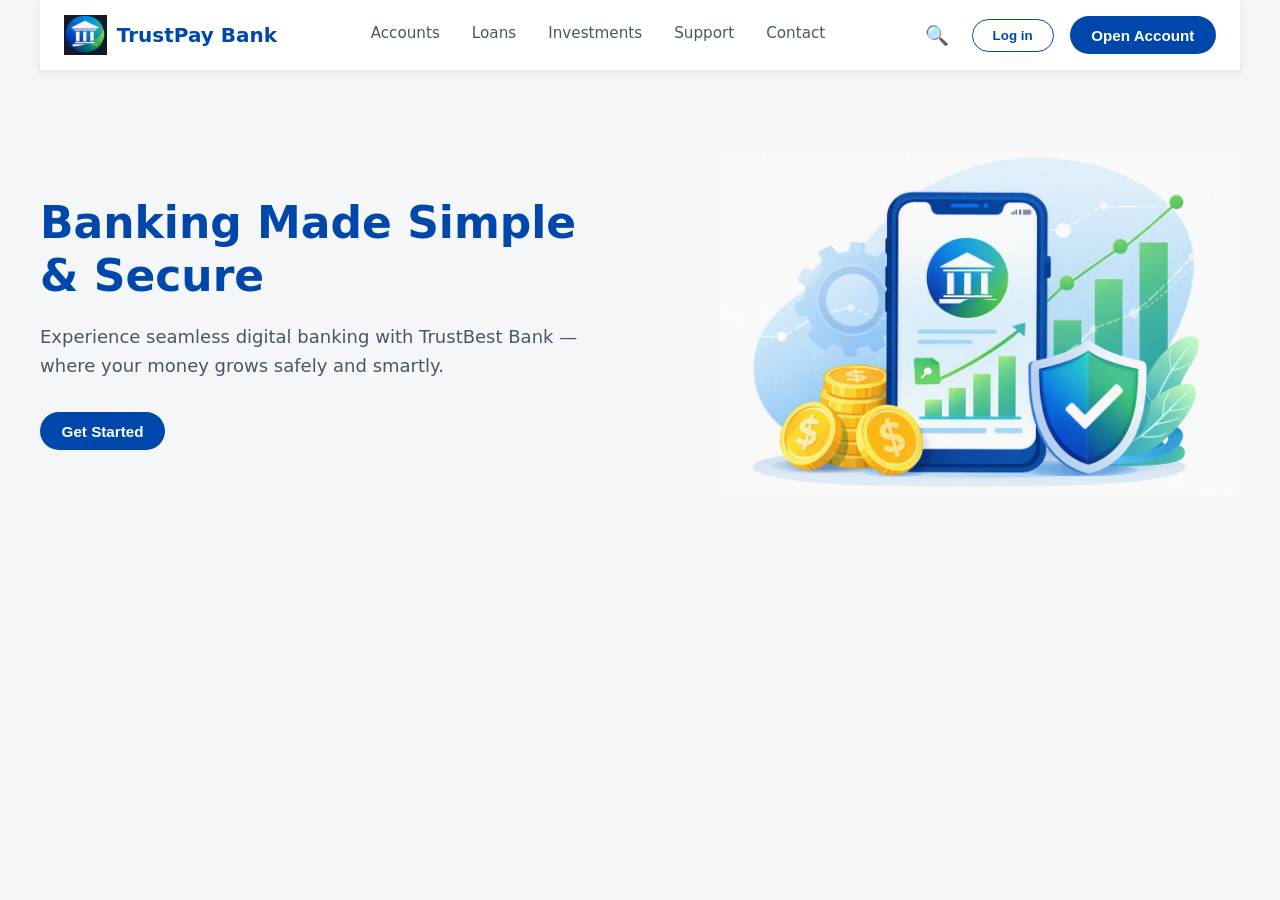
==== index.html @ 9e309356 "Update" ====
<!DOCTYPE html>
<html lang="en">
<head>
  <meta charset="UTF-8">
  <meta name="viewport" content="width=device-width, initial-scale=1.0">
  <title>TrustPay Bank - Modern Digital Banking</title>
  <link rel="stylesheet" href="utils.css">
  <link rel="stylesheet" href="style.css">
</head>
<body>

  <header class="navbar flex justify-between align-center container">
    <div class="logo flex align-center">
      <img src="bank-logo1.png" alt="TrustPay Bank Logo">
      <span class="bank-name">TrustPay Bank</span>
    </div>

    <nav class="nav-links flex align-center" aria-label="Main Navigation">
      <a href="#accounts">Accounts</a>
      <a href="#loans">Loans</a>
      <a href="#investments">Investments</a>
      <a href="#support">Support</a>
      <a href="#contact">Contact</a>
    </nav>

    <div class="actions flex align-center">
      <button class="search-btn" aria-label="Search">🔍</button>
      <button class="login-btn">Log in</button>
      <button class="cta-btn">Open Account</button>
    </div>
  </header>

  <main class="main-section flex justify-between align-center container">
    <div class="main-text">
      <h1>Banking Made Simple &amp; Secure</h1>
      <p>Experience seamless digital banking with TrustBest Bank — where your money grows safely and smartly.</p>
      <button class="cta-btn">Get Started</button>
    </div>

    <div class="main-image">
      <img src="bank-illustration.png" alt="Digital Banking Illustration">
    </div>
  </main>

</body>
</html>
---- utils.css ----
/* CSS Reset & Global Standards */
*,
*::before,
*::after {
  margin: 0;
  padding: 0;
  box-sizing: border-box;
}

/* Flexbox Utilities */
.flex {
  display: flex;
}

.justify-between {
  justify-content: space-between;
}

.align-center {
  align-items: center;
}

/* Layout Container */
.container {
  width: 100%;
  max-width: 1200px;
  margin-left: auto;
  margin-right: auto;
  padding-left: 1.5rem;
  padding-right: 1.5rem;
}

/* Typography & Display Utilities */
.text-center {
  text-align: center;
}

.mx-auto {
  margin-left: auto;
  margin-right: auto;
}

/* Brand Theme Utilities */
.bg-primary {
  background-color: #0047ab;
}

.bg-light {
  background-color: #f8f9fa;
}

.text-primary {
  color: #0047ab;
}

.text-white {
  color: #ffffff;
}
---- style.css ----
body {
  font-family: 'Segoe UI', system-ui, -apple-system, sans-serif;
  background-color: #f4f6f8;
  color: #333;
}

/* Header & Navbar */
.navbar {
  height: 70px;
  background-color: #ffffff;
  box-shadow: 0 2px 8px rgba(0, 0, 0, 0.08);
  padding: 0 1.5rem;
}

.logo img {
  height: 40px;
  width: auto;
  margin-right: 10px;
  object-fit: contain;
}

.bank-name {
  font-weight: 700;
  font-size: 1.25rem;
  color: #0047ab;
  white-space: nowrap;
}

.nav-links a {
  text-decoration: none;
  color: #4a5568;
  margin: 0 1rem;
  font-size: 0.95rem;
  font-weight: 500;
  transition: color 0.2s ease-in-out;
  position: relative;
  padding-bottom: 4px;
}

.nav-links a:hover {
  color: #0047ab;
}

.nav-links a::after {
  content: '';
  position: absolute;
  width: 0;
  height: 2px;
  bottom: 0;
  left: 0;
  background-color: #0047ab;
  transition: width 0.2s ease-in-out;
}

.nav-links a:hover::after {
  width: 100%;
}

/* Actions & Buttons */
.actions {
  gap: 1rem;
}

.search-btn {
  background: none;
  border: none;
  font-size: 1.2rem;
  cursor: pointer;
  padding: 0.4rem;
  border-radius: 50%;
  transition: background-color 0.2s;
}

.search-btn:hover {
  background-color: #edf2f7;
}

.login-btn {
  background-color: transparent;
  border: 1.5px solid #0047ab;
  color: #0047ab;
  padding: 0.5rem 1.25rem;
  border-radius: 20px;
  font-weight: 600;
  cursor: pointer;
  transition: background-color 0.2s ease, color 0.2s ease;
}

.login-btn:hover {
  background-color: #e6f0ff;
}

.cta-btn {
  background-color: #0047ab;
  color: #ffffff;
  border: none;
  padding: 0.65rem 1.35rem;
  border-radius: 20px;
  font-size: 0.95rem;
  font-weight: 600;
  cursor: pointer;
  transition: background-color 0.2s ease, transform 0.1s ease;
}

.cta-btn:hover {
  background-color: #003580;
}

.cta-btn:active {
  transform: scale(0.98);
}

/* Hero Main Section */
.main-section {
  margin-top: 3rem;
  padding: 2rem 0;
  gap: 2rem;
}

.main-text {
  flex: 1;
  max-width: 50%;
}

.main-text h1 {
  font-size: 2.75rem;
  line-height: 1.2;
  color: #0047ab;
  margin-bottom: 1.25rem;
}

.main-text p {
  font-size: 1.125rem;
  color: #4a5568;
  margin-bottom: 2rem;
  line-height: 1.6;
}

.main-image {
  flex: 1;
  display: flex;
  justify-content: flex-end;
}

.main-image img {
  width: 100%;
  max-width: 520px;
  height: auto;
  border-radius: 12px;
}

/* Responsive Styles */
@media (max-width: 992px) {
  .nav-links {
    display: none; /* Hide standard nav links on tablet/mobile viewport */
  }
  
  .main-section {
    flex-direction: column-reverse;
    text-align: center;
  }

  .main-text {
    max-width: 100%;
  }

  .main-image {
    justify-content: center;
  }
}
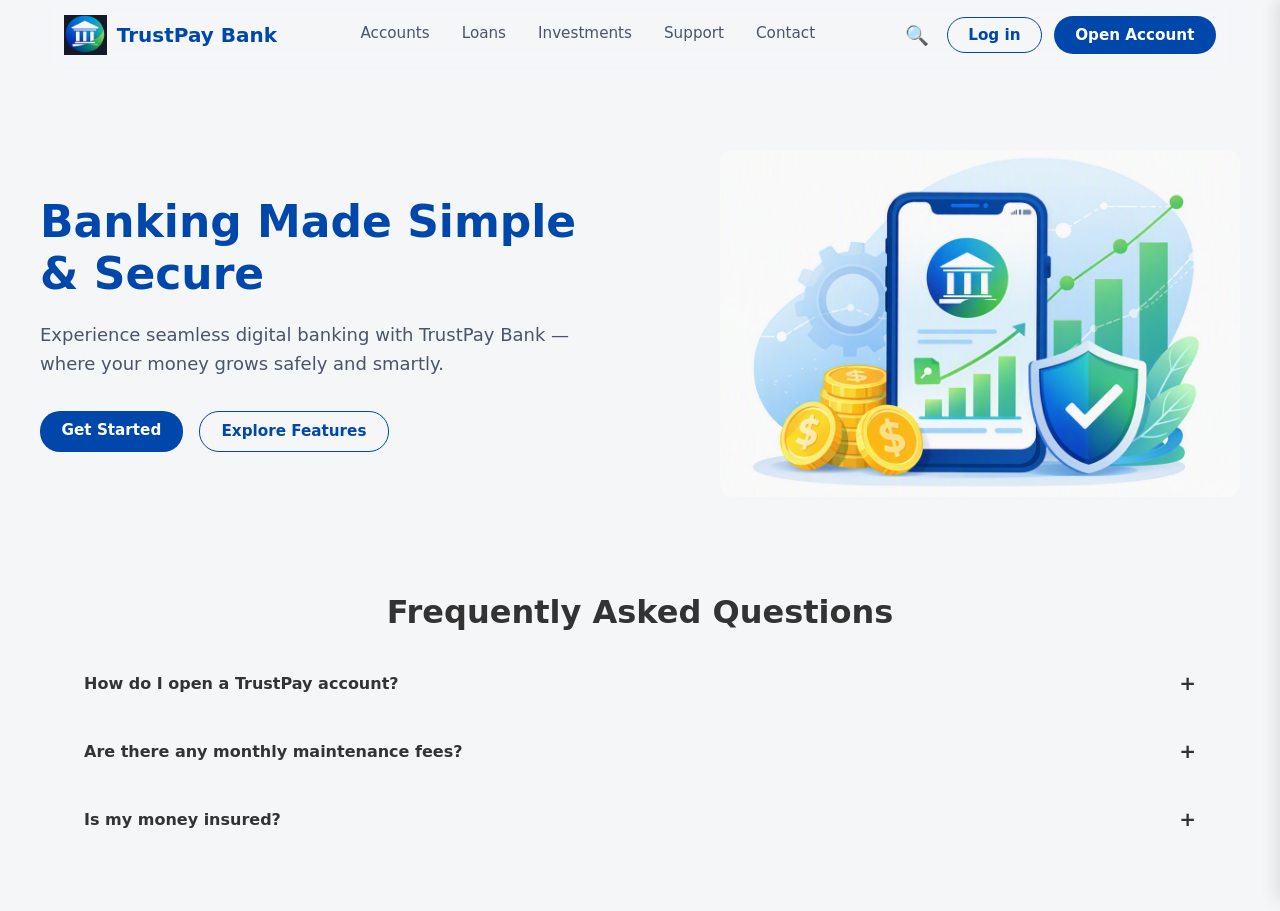
==== commit 47ce124d: "new commit" ====
--- a/index.html
+++ b/index.html
@@ -9,12 +9,21 @@
 </head>
 <body>
 
+  <!-- Hidden Checkboxes for Pure CSS Interactivity -->
+  <input type="checkbox" id="mobile-menu-toggle" class="css-toggle" aria-hidden="true">
+  <input type="checkbox" id="login-modal-toggle" class="css-toggle" aria-hidden="true">
+  <input type="checkbox" id="account-modal-toggle" class="css-toggle" aria-hidden="true">
+
+  <!-- Header & Navigation -->
   <header class="navbar flex justify-between align-center container">
     <div class="logo flex align-center">
-      <img src="bank-logo1.png" alt="TrustPay Bank Logo">
-      <span class="bank-name">TrustPay Bank</span>
+      <a href="#" class="logo-link flex align-center">
+        <img src="bank-logo1.png" alt="TrustPay Bank Logo">
+        <span class="bank-name">TrustPay Bank</span>
+      </a>
     </div>
 
+    <!-- Desktop & Mobile Navigation Links -->
     <nav class="nav-links flex align-center" aria-label="Main Navigation">
       <a href="#accounts">Accounts</a>
       <a href="#loans">Loans</a>
@@ -23,24 +32,136 @@
       <a href="#contact">Contact</a>
     </nav>
 
+    <!-- Action Buttons -->
     <div class="actions flex align-center">
-      <button class="search-btn" aria-label="Search">🔍</button>
-      <button class="login-btn">Log in</button>
-      <button class="cta-btn">Open Account</button>
+      <button class="search-btn" aria-label="Search site">🔍</button>
+      <label for="login-modal-toggle" class="login-btn">Log in</label>
+      <label for="account-modal-toggle" class="cta-btn desktop-cta">Open Account</label>
+      
+      <!-- Hamburger Toggle Icon for Mobile -->
+      <label for="mobile-menu-toggle" class="hamburger-btn" aria-label="Toggle Navigation Menu">
+        <span></span>
+        <span></span>
+        <span></span>
+      </label>
     </div>
   </header>
 
+  <!-- Mobile Slide-out Drawer Menu -->
+  <aside class="mobile-drawer" aria-label="Mobile Navigation Drawer">
+    <div class="drawer-header flex justify-between align-center">
+      <span class="bank-name">TrustPay Menu</span>
+      <label for="mobile-menu-toggle" class="close-drawer">&times;</label>
+    </div>
+    <nav class="drawer-links flex flex-col">
+      <a href="#accounts">Accounts</a>
+      <a href="#loans">Loans</a>
+      <a href="#investments">Investments</a>
+      <a href="#support">Support</a>
+      <a href="#contact">Contact</a>
+      <label for="account-modal-toggle" class="cta-btn text-center mt-1">Open Account</label>
+    </nav>
+  </aside>
+  <label for="mobile-menu-toggle" class="drawer-backdrop"></label>
+
+  <!-- Main Hero Section -->
   <main class="main-section flex justify-between align-center container">
     <div class="main-text">
       <h1>Banking Made Simple &amp; Secure</h1>
-      <p>Experience seamless digital banking with TrustBest Bank — where your money grows safely and smartly.</p>
-      <button class="cta-btn">Get Started</button>
+      <p>Experience seamless digital banking with TrustPay Bank — where your money grows safely and smartly.</p>
+      <div class="hero-actions flex gap-1">
+        <label for="account-modal-toggle" class="cta-btn">Get Started</label>
+        <a href="#learn-more" class="secondary-btn">Explore Features</a>
+      </div>
     </div>
 
     <div class="main-image">
       <img src="bank-illustration.png" alt="Digital Banking Illustration">
     </div>
+
   </main>
+<!-- Interactive FAQ Section -->
+<section class="faq-section container">
+  <h2>Frequently Asked Questions</h2>
+
+  <details class="faq-item">
+    <summary>How do I open a TrustPay account?</summary>
+    <p>You can click the "Open Account" button in the navigation bar to fill out our instant 2-minute application form.</p>
+  </details>
+
+  <details class="faq-item">
+    <summary>Are there any monthly maintenance fees?</summary>
+    <p>No, TrustPay checking and savings accounts have $0 monthly maintenance fees and no minimum balance requirements.</p>
+  </details>
+
+  <details class="faq-item">
+    <summary>Is my money insured?</summary>
+    <p>Yes, all deposits are FDIC-insured up to $250,000 per depositor.</p>
+  </details>
+</section>
+  <!-- Pure CSS Login Modal -->
+  <div class="modal-overlay login-modal" role="dialog" aria-modal="true" aria-labelledby="loginHeading">
+    <div class="modal-card">
+      <label for="login-modal-toggle" class="modal-close" aria-label="Close Modal">&times;</label>
+      <h2 id="loginHeading" class="modal-title">Log in to TrustPay</h2>
+      <p class="modal-subtitle">Access your account dashboard safely</p>
+
+      <form class="modal-form" action="#" method="POST">
+        <div class="form-group">
+          <label for="loginEmail">Email Address</label>
+          <input type="email" id="loginEmail" name="email" placeholder="name@example.com" required>
+        </div>
+
+        <div class="form-group">
+          <div class="flex justify-between align-center">
+            <label for="loginPassword">Password</label>
+            <a href="#forgot-password" class="forgot-link">Forgot?</a>
+          </div>
+          <input type="password" id="loginPassword" name="password" placeholder="••••••••" required>
+        </div>
+
+        <button type="submit" class="cta-btn full-width">Log In</button>
+      </form>
+    </div>
+  </div>
+
+  <!-- Pure CSS Open Account Modal -->
+  <div class="modal-overlay account-modal" role="dialog" aria-modal="true" aria-labelledby="accountHeading">
+    <div class="modal-card">
+      <label for="account-modal-toggle" class="modal-close" aria-label="Close Modal">&times;</label>
+      <h2 id="accountHeading" class="modal-title">Open an Account</h2>
+      <p class="modal-subtitle">Join thousands of smart digital banking users</p>
+
+      <form class="modal-form" action="#" method="POST">
+        <div class="form-group">
+          <label for="fullName">Full Name</label>
+          <input type="text" id="fullName" name="fullName" placeholder="Jane Doe" required>
+        </div>
+
+        <div class="form-group">
+          <label for="accountEmail">Email Address</label>
+          <input type="email" id="accountEmail" name="email" placeholder="jane@example.com" required>
+        </div>
+
+        <div class="form-group">
+          <label for="accountType">Account Type</label>
+          <select id="accountType" name="accountType" required>
+            <option value="">Select Account Type</option>
+            <option value="savings">High-Yield Savings</option>
+            <option value="checking">Checking Account</option>
+            <option value="investment">Investment Portfolio</option>
+          </select>
+        </div>
+
+        <div class="form-group">
+          <label for="accountPassword">Create Password</label>
+          <input type="password" id="accountPassword" name="password" placeholder="Min. 8 characters" required>
+        </div>
+
+        <button type="submit" class="cta-btn full-width">Create Account</button>
+      </form>
+    </div>
+  </div>
 
 </body>
 </html>
--- a/utils.css
+++ b/utils.css
@@ -1,4 +1,4 @@
-/* CSS Reset & Global Standards */
+/* CSS Reset */
 *,
 *::before,
 *::after {
@@ -7,9 +7,13 @@
   box-sizing: border-box;
 }
 
-/* Flexbox Utilities */
+/* Layout Mechanics */
 .flex {
   display: flex;
+}
+
+.flex-col {
+  flex-direction: column;
 }
 
 .justify-between {
@@ -20,7 +24,10 @@
   align-items: center;
 }
 
-/* Layout Container */
+.gap-1 {
+  gap: 1rem;
+}
+
 .container {
   width: 100%;
   max-width: 1200px;
@@ -30,29 +37,19 @@
   padding-right: 1.5rem;
 }
 
-/* Typography & Display Utilities */
+/* Helpers */
 .text-center {
   text-align: center;
 }
 
-.mx-auto {
-  margin-left: auto;
-  margin-right: auto;
+.mt-1 {
+  margin-top: 1rem;
 }
 
-/* Brand Theme Utilities */
 .bg-primary {
   background-color: #0047ab;
 }
 
-.bg-light {
-  background-color: #f8f9fa;
-}
-
 .text-primary {
   color: #0047ab;
-}
-
-.text-white {
-  color: #ffffff;
 }
--- a/style.css
+++ b/style.css
@@ -1,7 +1,7 @@
 body {
   font-family: 'Segoe UI', system-ui, -apple-system, sans-serif;
   background-color: #f4f6f8;
-  color: #333;
+  color: #333333;
 }
 
 /* Header & Navbar */
@@ -10,6 +10,12 @@
   background-color: #ffffff;
   box-shadow: 0 2px 8px rgba(0, 0, 0, 0.08);
   padding: 0 1.5rem;
+  position: relative;
+  z-index: 100;
+}
+
+.logo-link {
+  text-decoration: none;
 }
 
 .logo img {
@@ -58,7 +64,7 @@
 
 /* Actions & Buttons */
 .actions {
-  gap: 1rem;
+  gap: 0.75rem;
 }
 
 .search-btn {
@@ -82,8 +88,11 @@
   padding: 0.5rem 1.25rem;
   border-radius: 20px;
   font-weight: 600;
+  font-size: 0.95rem;
   cursor: pointer;
   transition: background-color 0.2s ease, color 0.2s ease;
+  user-select: none;
+  text-align: center;
 }
 
 .login-btn:hover {
@@ -99,18 +108,35 @@
   font-size: 0.95rem;
   font-weight: 600;
   cursor: pointer;
+  text-decoration: none;
+  text-align: center;
   transition: background-color 0.2s ease, transform 0.1s ease;
+  user-select: none;
+  display: inline-block;
 }
 
 .cta-btn:hover {
   background-color: #003580;
 }
 
-.cta-btn:active {
-  transform: scale(0.98);
-}
-
-/* Hero Main Section */
+.secondary-btn {
+  background-color: transparent;
+  color: #0047ab;
+  border: 1.5px solid #0047ab;
+  padding: 0.65rem 1.35rem;
+  border-radius: 20px;
+  font-size: 0.95rem;
+  font-weight: 600;
+  text-decoration: none;
+  text-align: center;
+  transition: background-color 0.2s ease;
+}
+
+.secondary-btn:hover {
+  background-color: #e6f0ff;
+}
+
+/* Hero Section */
 .main-section {
   margin-top: 3rem;
   padding: 2rem 0;
@@ -149,22 +175,313 @@
   border-radius: 12px;
 }
 
-/* Responsive Styles */
+/* ==========================================================================
+   PURE CSS STATE CONTROLLERS (Checkbox Mechanism)
+   ========================================================================== */
+
+.css-toggle {
+  display: none;
+}
+
+/* Hamburger Icon Styling */
+.hamburger-btn {
+  display: none;
+  flex-direction: column;
+  justify-content: space-between;
+  width: 24px;
+  height: 18px;
+  cursor: pointer;
+}
+
+.hamburger-btn span {
+  height: 3px;
+  width: 100%;
+  background-color: #0047ab;
+  border-radius: 2px;
+}
+
+/* Mobile Slide-out Navigation Drawer */
+.mobile-drawer {
+  position: fixed;
+  top: 0;
+  right: -280px;
+  width: 280px;
+  height: 100vh;
+  background-color: #ffffff;
+  box-shadow: -4px 0 15px rgba(0, 0, 0, 0.1);
+  padding: 1.5rem;
+  transition: right 0.3s ease-in-out;
+  z-index: 1001;
+}
+
+.drawer-header {
+  margin-bottom: 2rem;
+  padding-bottom: 0.75rem;
+  border-bottom: 1px solid #e2e8f0;
+}
+
+.close-drawer {
+  font-size: 1.75rem;
+  color: #718096;
+  cursor: pointer;
+}
+
+.drawer-links a {
+  text-decoration: none;
+  color: #2d3748;
+  font-size: 1.1rem;
+  padding: 0.75rem 0;
+  border-bottom: 1px solid #f7fafc;
+  font-weight: 500;
+}
+
+.drawer-backdrop {
+  position: fixed;
+  top: 0;
+  left: 0;
+  width: 100vw;
+  height: 100vh;
+  background: rgba(0, 0, 0, 0.4);
+  opacity: 0;
+  pointer-events: none;
+  transition: opacity 0.3s ease;
+  z-index: 1000;
+}
+
+/* Trigger Mobile Drawer */
+#mobile-menu-toggle:checked ~ .mobile-drawer {
+  right: 0;
+}
+
+#mobile-menu-toggle:checked ~ .drawer-backdrop {
+  opacity: 1;
+  pointer-events: auto;
+}
+
+/* Modal Popup Engine */
+.modal-overlay {
+  position: fixed;
+  top: 0;
+  left: 0;
+  width: 100vw;
+  height: 100vh;
+  background-color: rgba(0, 0, 0, 0.5);
+  backdrop-filter: blur(4px);
+  display: flex;
+  align-items: center;
+  justify-content: center;
+  z-index: 2000;
+  opacity: 0;
+  pointer-events: none;
+  transition: opacity 0.25s ease-in-out;
+}
+
+.modal-card {
+  background: #ffffff;
+  width: 90%;
+  max-width: 440px;
+  padding: 2.25rem;
+  border-radius: 16px;
+  box-shadow: 0 20px 25px -5px rgba(0, 0, 0, 0.1);
+  position: relative;
+  transform: translateY(20px);
+  transition: transform 0.25s ease-in-out;
+}
+
+#login-modal-toggle:checked ~ .login-modal,
+#account-modal-toggle:checked ~ .account-modal {
+  opacity: 1;
+  pointer-events: auto;
+}
+
+#login-modal-toggle:checked ~ .login-modal .modal-card,
+#account-modal-toggle:checked ~ .account-modal .modal-card {
+  transform: translateY(0);
+}
+
+.modal-close {
+  position: absolute;
+  top: 1rem;
+  right: 1.25rem;
+  font-size: 1.75rem;
+  color: #a0aec0;
+  cursor: pointer;
+}
+
+.modal-title {
+  font-size: 1.5rem;
+  color: #0047ab;
+  font-weight: 700;
+}
+
+.modal-subtitle {
+  font-size: 0.9rem;
+  color: #718096;
+  margin-bottom: 1.5rem;
+}
+
+/* Forms Inside Modals */
+.form-group {
+  margin-bottom: 1.25rem;
+  display: flex;
+  flex-direction: column;
+}
+
+.form-group label {
+  font-size: 0.875rem;
+  font-weight: 600;
+  color: #2d3748;
+  margin-bottom: 0.35rem;
+}
+
+.form-group input,
+.form-group select {
+  width: 100%;
+  padding: 0.65rem 0.85rem;
+  border: 1.5px solid #cbd5e0;
+  border-radius: 8px;
+  font-size: 0.95rem;
+  outline: none;
+}
+
+.form-group input:focus,
+.form-group select:focus {
+  border-color: #0047ab;
+  box-shadow: 0 0 0 3px rgba(0, 71, 171, 0.15);
+}
+
+.forgot-link {
+  font-size: 0.8rem;
+  color: #0047ab;
+  text-decoration: none;
+}
+
+.full-width {
+  width: 100%;
+  margin-top: 0.5rem;
+}
+
+/* ==========================================================================
+   RESPONSIVE MEDIA QUERIES
+   ========================================================================== */
+
 @media (max-width: 992px) {
-  .nav-links {
-    display: none; /* Hide standard nav links on tablet/mobile viewport */
-  }
-  
+  .nav-links,
+  .desktop-cta {
+    display: none;
+  }
+
+  .hamburger-btn {
+    display: flex;
+  }
+
   .main-section {
     flex-direction: column-reverse;
     text-align: center;
+    margin-top: 1.5rem;
   }
 
   .main-text {
     max-width: 100%;
   }
 
+  .hero-actions {
+    justify-content: center;
+  }
+
   .main-image {
     justify-content: center;
   }
+}
+
+@media (max-width: 480px) {
+  .main-text h1 {
+    font-size: 2rem;
+  }
+
+  .hero-actions {
+    flex-direction: column;
+  }
+
+  .modal-card {
+    padding: 1.5rem;
+  }
+}
+/* FAQ Section Styles (Supports Dark Mode Automatically via CSS Variables) */
+.faq-section {
+  margin-top: 4rem;
+  margin-bottom: 4rem;
+}
+
+.faq-section h2 {
+  font-size: 2rem;
+  color: var(--primary);
+  margin-bottom: 1.5rem;
+  text-align: center;
+}
+
+.faq-item {
+  background-color: var(--bg-surface);
+  border: 1px solid var(--border-color);
+  border-radius: 8px;
+  margin-bottom: 0.75rem;
+  overflow: hidden;
+  transition: background-color 0.3s ease, border-color 0.3s ease;
+}
+
+.faq-item summary {
+  padding: 1rem 1.25rem;
+  font-weight: 600;
+  color: var(--text-main);
+  cursor: pointer;
+  list-style: none; /* Hides default arrow in modern browsers */
+  display: flex;
+  justify-content: space-between;
+  align-items: center;
+}
+
+.faq-item summary::-webkit-details-marker {
+  display: none; /* Hides default arrow in Chrome/Safari */
+}
+
+/* Custom expand/collapse indicator */
+.faq-item summary::after {
+  content: '+';
+  font-size: 1.25rem;
+  color: var(--primary);
+  transition: transform 0.2s ease;
+}
+
+.faq-item[open] summary::after {
+  content: '−';
+}
+
+.faq-item p {
+  padding: 0 1.25rem 1rem 1.25rem;
+  color: var(--text-muted);
+  font-size: 0.95rem;
+  line-height: 1.5;
+}
+/*navbar stick*/
+/* Sticky Header Engine */
+.navbar {
+  position: sticky;
+  top: 0;
+  z-index: 1000; /* Keeps header above all hero content and images */
+  background-color: var(--bg-surface);
+  transition: background-color 0.3s ease, box-shadow 0.3s ease;
+}
+.navbar {
+  position: sticky;
+  top: 0;
+  z-index: 1000;
+  background-color: var(--bg-surface);
+  
+  /* Glassmorphic blur & border highlight on scroll */
+  backdrop-filter: blur(10px);
+  -webkit-backdrop-filter: blur(10px);
+  border-bottom: 1px solid var(--border-color);
+  box-shadow: var(--shadow-sm);
+  
+  transition: background-color 0.3s ease, border-color 0.3s ease;
 }
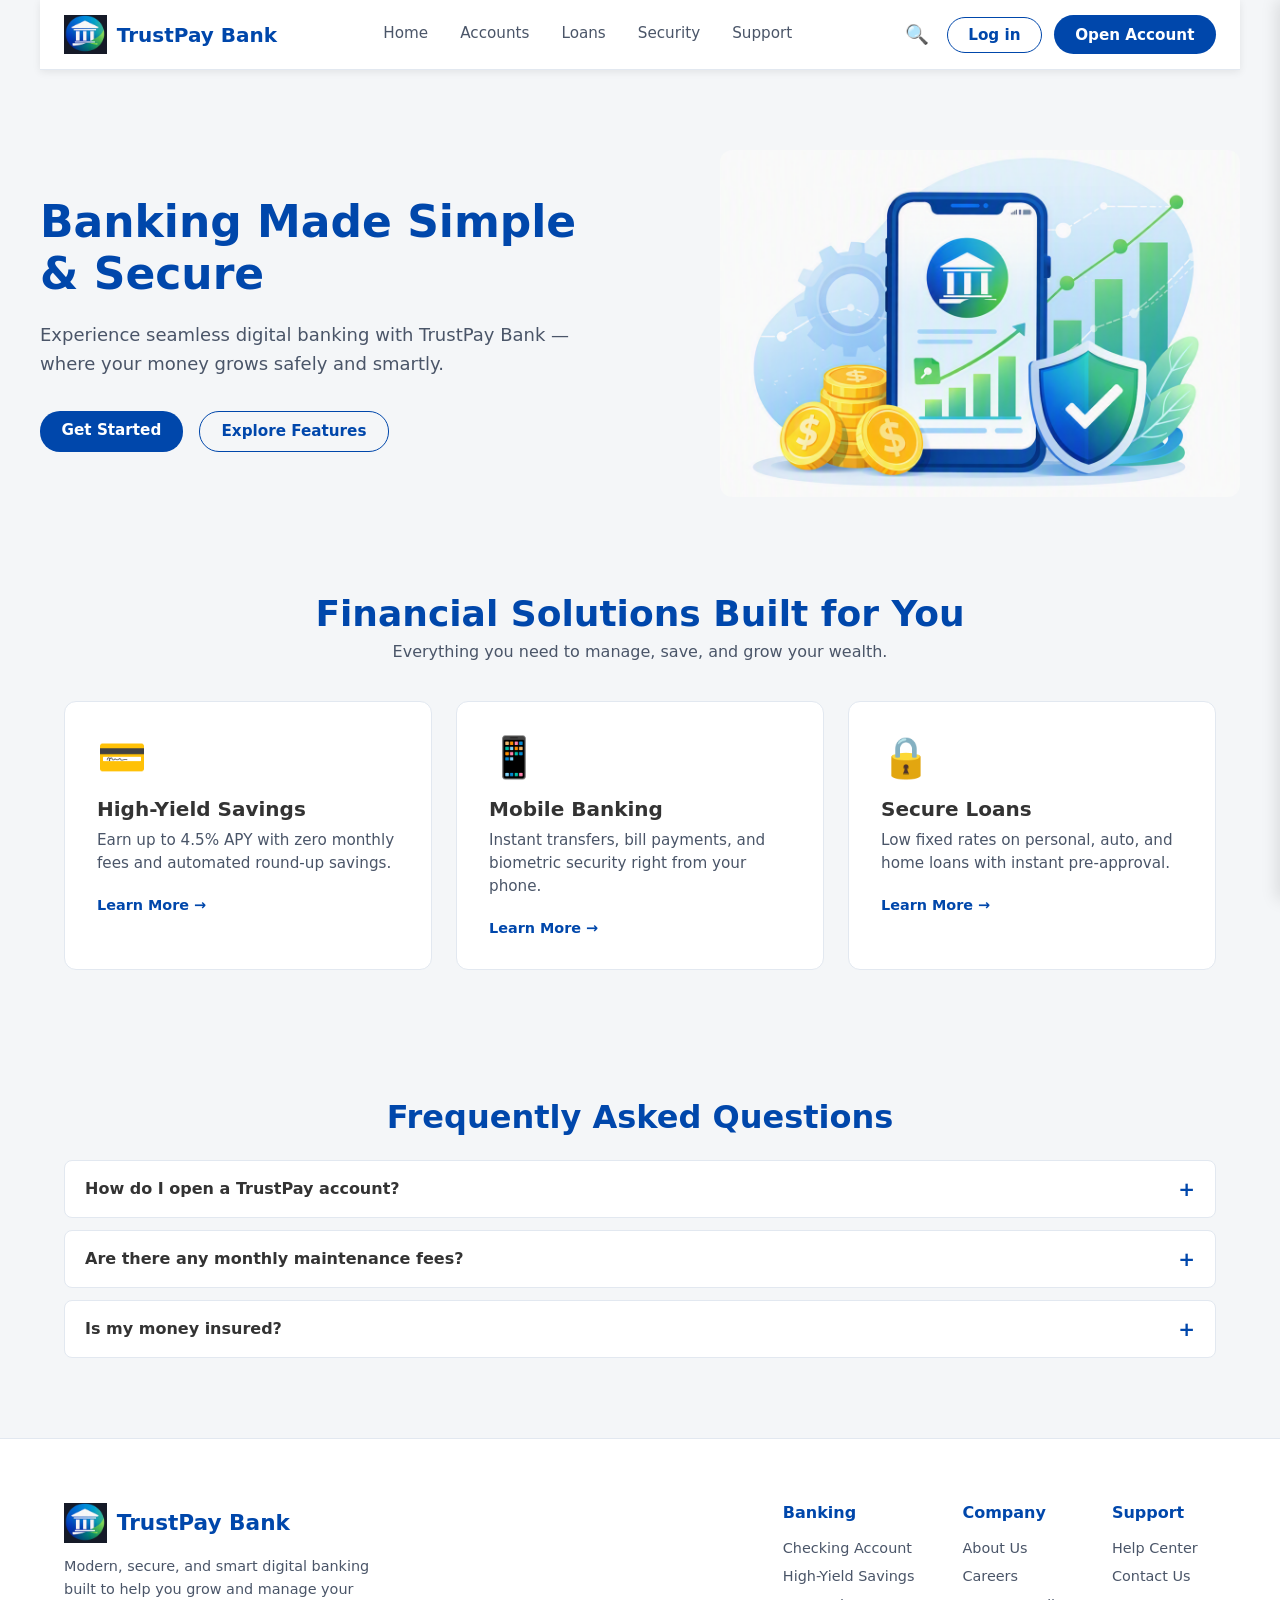
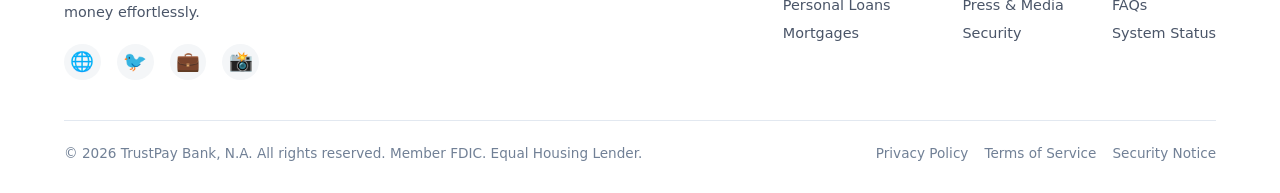
==== commit f6f8570b: "this is new" ====
--- a/index.html
+++ b/index.html
@@ -23,14 +23,14 @@
       </a>
     </div>
 
-    <!-- Desktop & Mobile Navigation Links -->
-    <nav class="nav-links flex align-center" aria-label="Main Navigation">
-      <a href="#accounts">Accounts</a>
-      <a href="#loans">Loans</a>
-      <a href="#investments">Investments</a>
-      <a href="#support">Support</a>
-      <a href="#contact">Contact</a>
-    </nav>
+    <!-- Navigation Links with Sub-page Routes -->
+<nav class="nav-links flex align-center" aria-label="Main Navigation">
+  <a href="index.html">Home</a>
+  <a href="accounts.html">Accounts</a>
+  <a href="loans.html">Loans</a>
+  <a href="security.html">Security</a>
+  <a href="support.html">Support</a>
+</nav>
 
     <!-- Action Buttons -->
     <div class="actions flex align-center">
@@ -45,6 +45,7 @@
         <span></span>
       </label>
     </div>
+
   </header>
 
   <!-- Mobile Slide-out Drawer Menu -->
@@ -80,6 +81,38 @@
     </div>
 
   </main>
+
+
+<!-- Services Grid Section -->
+<section id="accounts" class="services-section container">
+  <div class="section-header text-center">
+    <h2>Financial Solutions Built for You</h2>
+    <p>Everything you need to manage, save, and grow your wealth.</p>
+  </div>
+
+  <div class="services-grid">
+    <div class="service-card">
+      <div class="service-icon">💳</div>
+      <h3>High-Yield Savings</h3>
+      <p>Earn up to 4.5% APY with zero monthly fees and automated round-up savings.</p>
+      <a href="#learn" class="card-link">Learn More &rarr;</a>
+    </div>
+
+    <div class="service-card">
+      <div class="service-icon">📱</div>
+      <h3>Mobile Banking</h3>
+      <p>Instant transfers, bill payments, and biometric security right from your phone.</p>
+      <a href="#learn" class="card-link">Learn More &rarr;</a>
+    </div>
+
+    <div class="service-card">
+      <div class="service-icon">🔒</div>
+      <h3>Secure Loans</h3>
+      <p>Low fixed rates on personal, auto, and home loans with instant pre-approval.</p>
+      <a href="#learn" class="card-link">Learn More &rarr;</a>
+    </div>
+  </div>
+</section>
 <!-- Interactive FAQ Section -->
 <section class="faq-section container">
   <h2>Frequently Asked Questions</h2>
@@ -163,5 +196,80 @@
     </div>
   </div>
 
+  <!-- Footer Section -->
+<footer class="footer-section">
+  <div class="footer-container container">
+    <!-- Top Footer: Brand & Link Columns -->
+    <div class="footer-top flex justify-between">
+      
+      <!-- Brand & About Info -->
+      <div class="footer-brand">
+        <div class="logo flex align-center mb-1">
+          <img src="bank-logo1.png" alt="TrustPay Bank Logo">
+          <span class="bank-name footer-bank-name">TrustPay Bank</span>
+        </div>
+        <p class="brand-desc">
+          Modern, secure, and smart digital banking built to help you grow and manage your money effortlessly.
+        </p>
+        <div class="social-links flex gap-1">
+          <a href="#" aria-label="Facebook">🌐</a>
+          <a href="#" aria-label="Twitter">🐦</a>
+          <a href="#" aria-label="LinkedIn">💼</a>
+          <a href="#" aria-label="Instagram">📸</a>
+        </div>
+      </div>
+
+      <!-- Footer Quick Links Columns -->
+      <div class="footer-links-grid flex gap-2">
+        <div class="footer-col">
+          <h4>Banking</h4>
+          <ul>
+            <li><a href="#accounts">Checking Account</a></li>
+            <li><a href="#accounts">High-Yield Savings</a></li>
+            <li><a href="#loans">Personal Loans</a></li>
+            <li><a href="#loans">Mortgages</a></li>
+          </ul>
+        </div>
+
+        <div class="footer-col">
+          <h4>Company</h4>
+          <ul>
+            <li><a href="#about">About Us</a></li>
+            <li><a href="#careers">Careers</a></li>
+            <li><a href="#press">Press & Media</a></li>
+            <li><a href="#security">Security</a></li>
+          </ul>
+        </div>
+
+        <div class="footer-col">
+          <h4>Support</h4>
+          <ul>
+            <li><a href="#support">Help Center</a></li>
+            <li><a href="#contact">Contact Us</a></li>
+            <li><a href="#faq">FAQs</a></li>
+            <li><a href="#status">System Status</a></li>
+          </ul>
+        </div>
+      </div>
+
+    </div>
+
+    <!-- Divider Line -->
+    <hr class="footer-divider">
+
+    <!-- Bottom Footer: Legal & Copyright -->
+    <div class="footer-bottom flex justify-between align-center">
+      <p class="copyright">
+        &copy; 2026 TrustPay Bank, N.A. All rights reserved. Member FDIC. Equal Housing Lender.
+      </p>
+      <div class="legal-links flex gap-1">
+        <a href="#privacy">Privacy Policy</a>
+        <a href="#terms">Terms of Service</a>
+        <a href="#security-policy">Security Notice</a>
+      </div>
+    </div>
+  </div>
+</footer>
+
 </body>
 </html>
--- a/utils.css
+++ b/utils.css
@@ -6,7 +6,15 @@
   padding: 0;
   box-sizing: border-box;
 }
-
+/* Add to top of utils.css */
+:root {
+  --primary: #0047ab;
+  --primary-hover: #003580;
+  --bg-surface: #ffffff;
+  --border-color: #e2e8f0;
+  --text-main: #333333;
+  --text-muted: #4a5568;
+}
 /* Layout Mechanics */
 .flex {
   display: flex;
--- a/style.css
+++ b/style.css
@@ -462,26 +462,222 @@
   font-size: 0.95rem;
   line-height: 1.5;
 }
-/*navbar stick*/
-/* Sticky Header Engine */
-.navbar {
-  position: sticky;
-  top: 0;
-  z-index: 1000; /* Keeps header above all hero content and images */
-  background-color: var(--bg-surface);
-  transition: background-color 0.3s ease, box-shadow 0.3s ease;
-}
+
+
+/* Clean Solid Sticky Navbar */
 .navbar {
   position: sticky;
   top: 0;
   z-index: 1000;
+  height: 70px;
+  background-color: #ffffff; /* Solid white background */
+  border-bottom: 1px solid #e2e8f0;
+  box-shadow: 0 2px 8px rgba(0, 0, 0, 0.08);
+  padding: 0 1.5rem;
+  transition: background-color 0.3s ease;
+}
+
+.drawer-backdrop, .mobile-drawer { z-index: 1001; }
+.modal-overlay { z-index: 2000; }
+
+
+/* Services Grid Styles */
+.services-section {
+  padding: 4rem 1.5rem;
+}
+
+.section-header h2 {
+  font-size: 2.25rem;
+  color: var(--primary);
+  margin-bottom: 0.5rem;
+}
+
+.section-header p {
+  color: var(--text-muted);
+  margin-bottom: 2.5rem;
+}
+
+.services-grid {
+  display: grid;
+  grid-template-columns: repeat(auto-fit, minmax(280px, 1fr));
+  gap: 1.5rem;
+}
+
+.service-card {
   background-color: var(--bg-surface);
-  
-  /* Glassmorphic blur & border highlight on scroll */
-  backdrop-filter: blur(10px);
-  -webkit-backdrop-filter: blur(10px);
-  border-bottom: 1px solid var(--border-color);
-  box-shadow: var(--shadow-sm);
-  
+  border: 1px solid var(--border-color);
+  border-radius: 12px;
+  padding: 2rem;
+  transition: transform 0.2s ease, box-shadow 0.2s ease;
+}
+
+.service-card:hover {
+  transform: translateY(-4px);
+  box-shadow: 0 12px 20px rgba(0, 0, 0, 0.08);
+}
+
+.service-icon {
+  font-size: 2.5rem;
+  margin-bottom: 1rem;
+}
+
+.service-card h3 {
+  font-size: 1.25rem;
+  color: var(--text-main);
+  margin-bottom: 0.5rem;
+}
+
+.service-card p {
+  color: var(--text-muted);
+  font-size: 0.95rem;
+  line-height: 1.5;
+  margin-bottom: 1.25rem;
+}
+
+.card-link {
+  color: var(--primary);
+  text-decoration: none;
+  font-weight: 600;
+  font-size: 0.9rem;
+}
+
+.card-link:hover {
+  text-decoration: underline;
+}
+
+/* ==========================================================================
+   FOOTER SECTION STYLES
+   ========================================================================== */
+
+.footer-section {
+  background-color: var(--bg-surface, #ffffff);
+  border-top: 1px solid var(--border-color, #e2e8f0);
+  padding-top: 4rem;
+  padding-bottom: 2rem;
+  margin-top: 5rem;
+  color: var(--text-main, #333333);
   transition: background-color 0.3s ease, border-color 0.3s ease;
+}
+
+.footer-brand {
+  max-width: 320px;
+}
+
+.mb-1 {
+  margin-bottom: 0.75rem;
+}
+
+.gap-2 {
+  gap: 3rem;
+}
+
+.footer-bank-name {
+  font-size: 1.35rem;
+}
+
+.brand-desc {
+  color: var(--text-muted, #4a5568);
+  font-size: 0.9rem;
+  line-height: 1.6;
+  margin-bottom: 1.25rem;
+}
+
+.social-links a {
+  text-decoration: none;
+  font-size: 1.2rem;
+  padding: 0.4rem;
+  border-radius: 50%;
+  background-color: var(--bg-body, #f4f6f8);
+  display: inline-flex;
+  align-items: center;
+  justify-content: center;
+  transition: transform 0.2s ease, background-color 0.2s ease;
+}
+
+.social-links a:hover {
+  transform: translateY(-2px);
+  background-color: var(--primary-light, #e6f0ff);
+}
+
+/* Link Columns */
+.footer-col h4 {
+  font-size: 1rem;
+  font-weight: 700;
+  color: var(--primary, #0047ab);
+  margin-bottom: 1rem;
+}
+
+.footer-col ul {
+  list-style: none;
+  padding: 0;
+}
+
+.footer-col li {
+  margin-bottom: 0.6rem;
+}
+
+.footer-col a {
+  text-decoration: none;
+  color: var(--text-muted, #4a5568);
+  font-size: 0.9rem;
+  transition: color 0.2s ease;
+}
+
+.footer-col a:hover {
+  color: var(--primary, #0047ab);
+  text-decoration: underline;
+}
+
+/* Footer Bottom Bar */
+.footer-divider {
+  border: none;
+  border-top: 1px solid var(--border-color, #e2e8f0);
+  margin: 2.5rem 0 1.5rem 0;
+}
+
+.copyright {
+  font-size: 0.85rem;
+  color: var(--text-subtle, #718096);
+}
+
+.legal-links a {
+  text-decoration: none;
+  font-size: 0.85rem;
+  color: var(--text-subtle, #718096);
+  transition: color 0.2s ease;
+}
+
+.legal-links a:hover {
+  color: var(--primary, #0047ab);
+}
+
+/* Responsive Layout Adjustments */
+@media (max-width: 992px) {
+  .footer-top {
+    flex-direction: column;
+    gap: 2.5rem;
+  }
+
+  .footer-brand {
+    max-width: 100%;
+  }
+
+  .footer-links-grid {
+    justify-content: space-between;
+    flex-wrap: wrap;
+    gap: 2rem;
+  }
+}
+
+@media (max-width: 600px) {
+  .footer-links-grid {
+    flex-direction: column;
+    gap: 1.5rem;
+  }
+
+  .footer-bottom {
+    flex-direction: column-reverse;
+    gap: 1rem;
+    text-align: center;
+  }
 }
